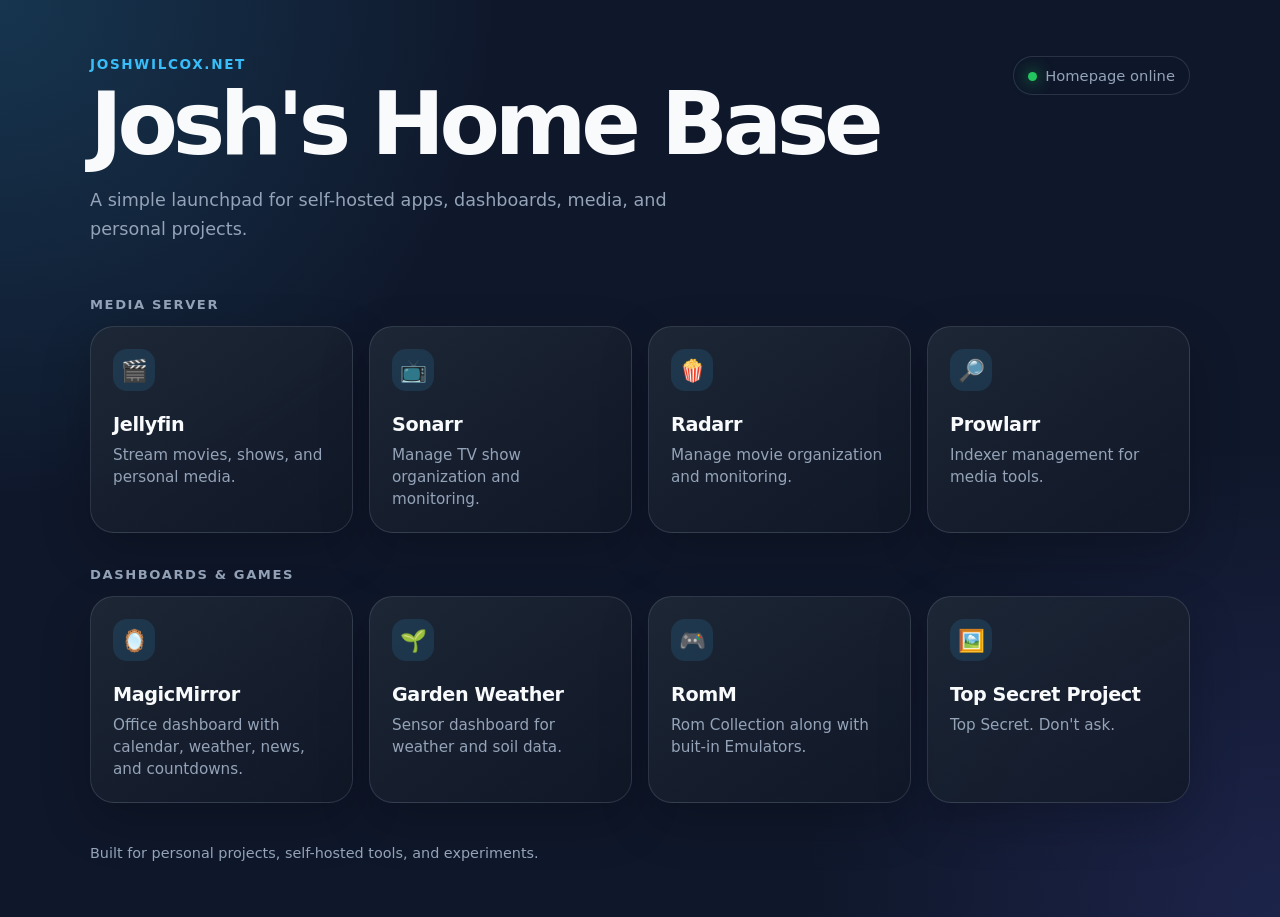
==== index.html @ d3ac72e9 "Update index.html" ====
<!DOCTYPE html>
<html lang="en">
<head>
  <meta charset="UTF-8" />
  <meta name="viewport" content="width=device-width, initial-scale=1.0" />
  <title>Josh Wilcox</title>
  <style>
    :root {
      --bg: #0f172a;
      --card: #111827;
      --card-soft: #1f2937;
      --text: #f8fafc;
      --muted: #94a3b8;
      --accent: #38bdf8;
      --accent-soft: rgba(56, 189, 248, 0.12);
      --border: rgba(148, 163, 184, 0.2);
    }

    * {
      box-sizing: border-box;
    }

    body {
      margin: 0;
      min-height: 100vh;
      font-family: Inter, system-ui, -apple-system, BlinkMacSystemFont, "Segoe UI", sans-serif;
      color: var(--text);
      background:
        radial-gradient(circle at top left, rgba(56, 189, 248, 0.18), transparent 32rem),
        radial-gradient(circle at bottom right, rgba(99, 102, 241, 0.16), transparent 30rem),
        var(--bg);
    }

    main {
      width: min(1100px, calc(100% - 32px));
      margin: 0 auto;
      padding: 56px 0;
    }

    header {
      display: flex;
      justify-content: space-between;
      gap: 24px;
      align-items: flex-start;
      margin-bottom: 36px;
    }

    .eyebrow {
      color: var(--accent);
      font-size: 0.85rem;
      font-weight: 700;
      letter-spacing: 0.12em;
      text-transform: uppercase;
      margin-bottom: 10px;
    }

    h1 {
      font-size: clamp(2.5rem, 7vw, 5.5rem);
      line-height: 0.95;
      margin: 0;
      letter-spacing: -0.06em;
    }

    .subtitle {
      max-width: 650px;
      color: var(--muted);
      font-size: 1.1rem;
      line-height: 1.65;
      margin-top: 20px;
    }

    .status-pill {
      border: 1px solid var(--border);
      background: rgba(15, 23, 42, 0.72);
      border-radius: 999px;
      padding: 10px 14px;
      color: var(--muted);
      white-space: nowrap;
      font-size: 0.92rem;
    }

    .status-dot {
      display: inline-block;
      width: 9px;
      height: 9px;
      background: #22c55e;
      border-radius: 50%;
      margin-right: 8px;
      box-shadow: 0 0 16px #22c55e;
    }

    .section-title {
      color: var(--muted);
      font-size: 0.82rem;
      text-transform: uppercase;
      letter-spacing: 0.12em;
      margin: 34px 0 14px;
      font-weight: 800;
    }

    .grid {
      display: grid;
      grid-template-columns: repeat(auto-fit, minmax(220px, 1fr));
      gap: 16px;
    }

    .card {
      display: block;
      min-height: 150px;
      text-decoration: none;
      color: inherit;
      border: 1px solid var(--border);
      border-radius: 24px;
      padding: 22px;
      background: linear-gradient(145deg, rgba(31, 41, 55, 0.86), rgba(17, 24, 39, 0.82));
      box-shadow: 0 18px 50px rgba(0, 0, 0, 0.22);
      transition: transform 180ms ease, border-color 180ms ease, background 180ms ease;
    }

    .card:hover {
      transform: translateY(-4px);
      border-color: rgba(56, 189, 248, 0.55);
      background: linear-gradient(145deg, rgba(56, 189, 248, 0.16), rgba(17, 24, 39, 0.88));
    }

    .card .icon {
      width: 42px;
      height: 42px;
      display: grid;
      place-items: center;
      border-radius: 14px;
      background: var(--accent-soft);
      margin-bottom: 22px;
      font-size: 1.35rem;
    }

    .card h2 {
      margin: 0 0 8px;
      font-size: 1.2rem;
      letter-spacing: -0.02em;
    }

    .card p {
      margin: 0;
      color: var(--muted);
      line-height: 1.45;
      font-size: 0.95rem;
    }

    .note {
      margin-top: 34px;
      padding: 20px;
      border-radius: 22px;
      border: 1px solid var(--border);
      background: rgba(15, 23, 42, 0.58);
      color: var(--muted);
      line-height: 1.55;
    }

    footer {
      margin-top: 42px;
      color: var(--muted);
      font-size: 0.9rem;
    }

    @media (max-width: 720px) {
      header {
        display: block;
      }

      .status-pill {
        display: inline-block;
        margin-top: 24px;
      }
    }
  </style>
</head>
<body>
  <main>
    <header>
      <div>
        <div class="eyebrow">joshwilcox.net</div>
        <h1>Josh's Home Base</h1>
        <p class="subtitle">
          A simple launchpad for self-hosted apps, dashboards, media, and personal projects.
        </p>
      </div>
      <div class="status-pill"><span class="status-dot"></span>Homepage online</div>
    </header>

    <div class="section-title">Media Server</div>
    <section class="grid">
      <a class="card" href="https://raspberrypi4.tailfc76d9.ts.net/web/#/home" target="_blank" rel="noreferrer">
        <div class="icon">🎬</div>
        <h2>Jellyfin</h2>
        <p>Stream movies, shows, and personal media.</p>
      </a>

      <a class="card" href="http://raspberrypi4.tailfc76d9.ts.net:8989" target="_blank" rel="noreferrer">
        <div class="icon">📺</div>
        <h2>Sonarr</h2>
        <p>Manage TV show organization and monitoring.</p>
      </a>

      <a class="card" href="http://raspberrypi4.tailfc76d9.ts.net:7878" target="_blank" rel="noreferrer">
        <div class="icon">🍿</div>
        <h2>Radarr</h2>
        <p>Manage movie organization and monitoring.</p>
      </a>

      <a class="card" href="http://raspberrypi4.tailfc76d9.ts.net:9696" target="_blank" rel="noreferrer">
        <div class="icon">🔎</div>
        <h2>Prowlarr</h2>
        <p>Indexer management for media tools.</p>
      </a>
    </section>

    <div class="section-title">Dashboards & Games</div>
    <section class="grid">
      <a class="card" href="http://http://raspberrypi4.tailfc76d9.ts.net:8080/" target="_blank" rel="noreferrer">
        <div class="icon">🪞</div>
        <h2>MagicMirror</h2>
        <p>Office dashboard with calendar, weather, news, and countdowns.</p>
      </a>

      <a class="card" href="#" target="_blank" rel="noreferrer">
        <div class="icon">🌱</div>
        <h2>Garden Weather</h2>
        <p>Sensor dashboard for weather and soil data.</p>
      </a>

      <a class="card" href="http://raspberrypi4.tailfc76d9.ts.net:8097/login?next=/" target="_blank" rel="noreferrer">
       <div class="icon">🎮</div>
        <h2>RomM</h2>
        <p>Rom Collection along with buit-in Emulators.</p>
      </a>

      <a class="card" href="/topsecret.html" rel="noreferrer">
        <div class="icon">🖼️</div>
        <h2>Top Secret Project</h2>
        <p>Top Secret. Don't ask.</p>
      </a>
    </section>


    <footer>
      Built for personal projects, self-hosted tools, and experiments.
    </footer>
  </main>
</body>
</html>
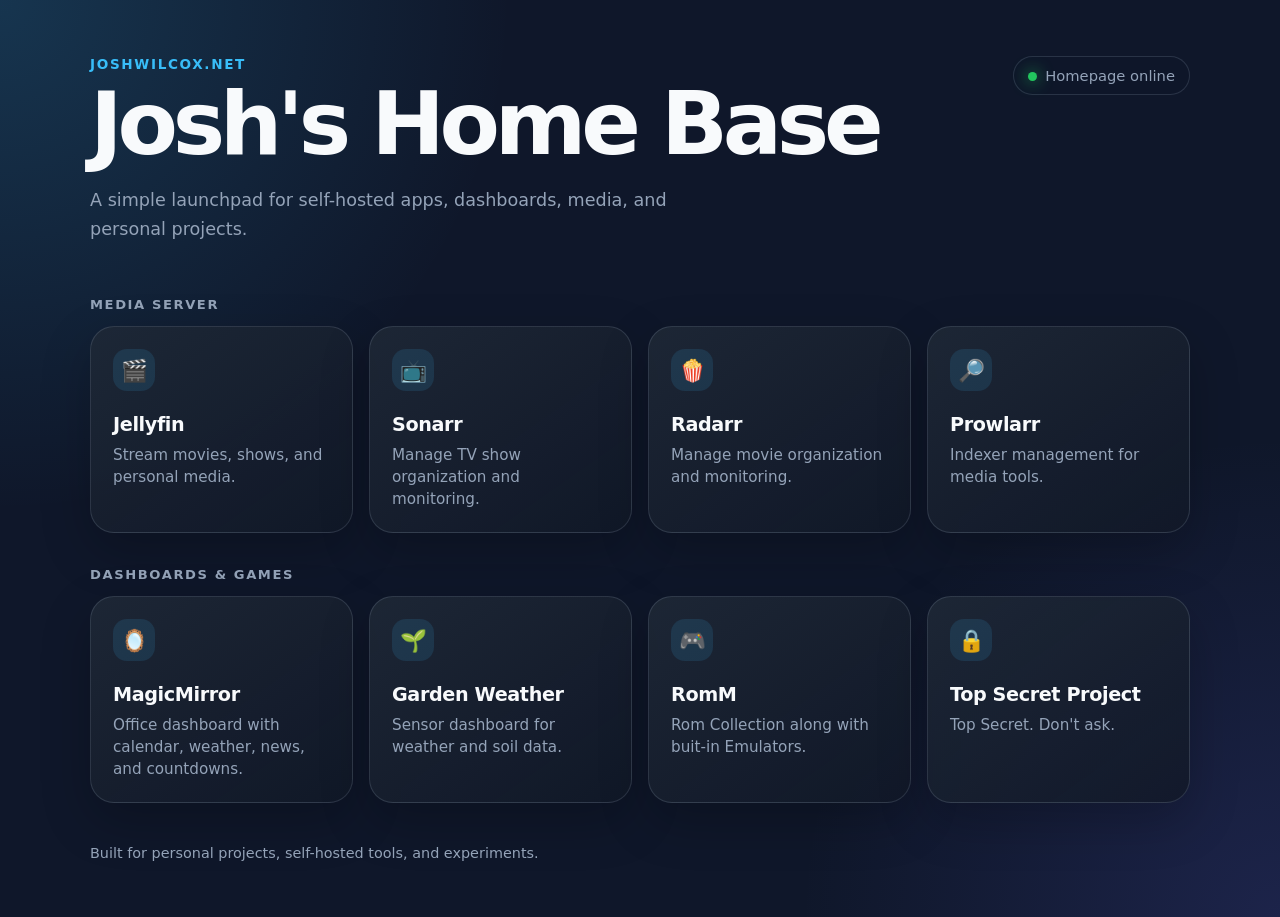
==== commit b111cae6: "Update index.html" ====
--- a/index.html
+++ b/index.html
@@ -236,7 +236,7 @@
       </a>
 
       <a class="card" href="/topsecret.html" rel="noreferrer">
-        <div class="icon">🖼️</div>
+        <div class="icon">🔒</div>
         <h2>Top Secret Project</h2>
         <p>Top Secret. Don't ask.</p>
       </a>
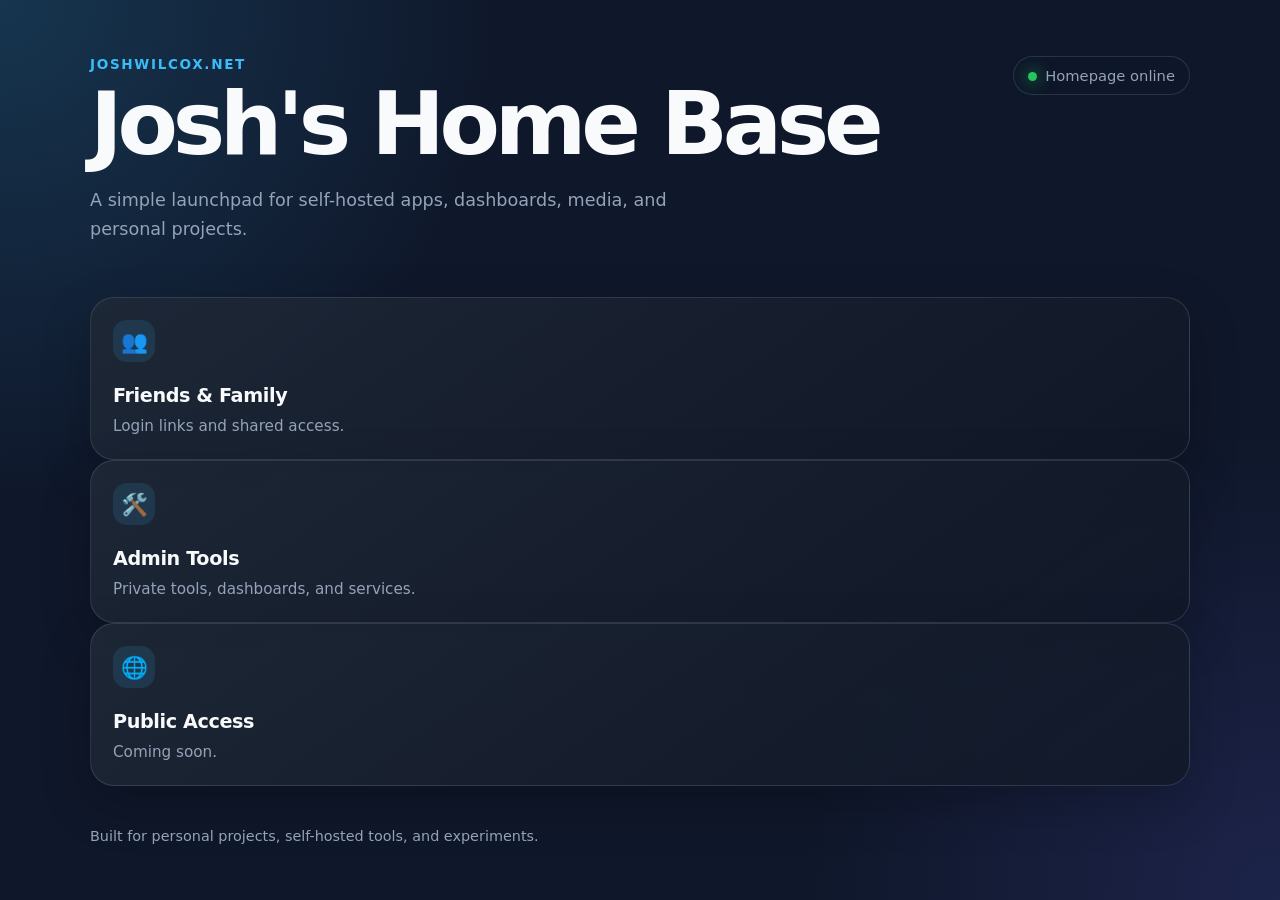
==== commit c674b6c3: "Update index.html" ====
--- a/index.html
+++ b/index.html
@@ -188,59 +188,25 @@
       <div class="status-pill"><span class="status-dot"></span>Homepage online</div>
     </header>
 
-    <div class="section-title">Media Server</div>
-    <section class="grid">
-      <a class="card" href="https://raspberrypi4.tailfc76d9.ts.net/web/#/home" target="_blank" rel="noreferrer">
-        <div class="icon">🎬</div>
-        <h2>Jellyfin</h2>
-        <p>Stream movies, shows, and personal media.</p>
-      </a>
-
-      <a class="card" href="http://raspberrypi4.tailfc76d9.ts.net:8989" target="_blank" rel="noreferrer">
-        <div class="icon">📺</div>
-        <h2>Sonarr</h2>
-        <p>Manage TV show organization and monitoring.</p>
-      </a>
-
-      <a class="card" href="http://raspberrypi4.tailfc76d9.ts.net:7878" target="_blank" rel="noreferrer">
-        <div class="icon">🍿</div>
-        <h2>Radarr</h2>
-        <p>Manage movie organization and monitoring.</p>
-      </a>
-
-      <a class="card" href="http://raspberrypi4.tailfc76d9.ts.net:9696" target="_blank" rel="noreferrer">
-        <div class="icon">🔎</div>
-        <h2>Prowlarr</h2>
-        <p>Indexer management for media tools.</p>
-      </a>
-    </section>
-
-    <div class="section-title">Dashboards & Games</div>
-    <section class="grid">
-      <a class="card" href="http://http://raspberrypi4.tailfc76d9.ts.net:8080/" target="_blank" rel="noreferrer">
-        <div class="icon">🪞</div>
-        <h2>MagicMirror</h2>
-        <p>Office dashboard with calendar, weather, news, and countdowns.</p>
-      </a>
-
-      <a class="card" href="#" target="_blank" rel="noreferrer">
-        <div class="icon">🌱</div>
-        <h2>Garden Weather</h2>
-        <p>Sensor dashboard for weather and soil data.</p>
-      </a>
-
-      <a class="card" href="http://raspberrypi4.tailfc76d9.ts.net:8097/login?next=/" target="_blank" rel="noreferrer">
-       <div class="icon">🎮</div>
-        <h2>RomM</h2>
-        <p>Rom Collection along with buit-in Emulators.</p>
-      </a>
-
-      <a class="card" href="/topsecret.html" rel="noreferrer">
-        <div class="icon">🔒</div>
-        <h2>Top Secret Project</h2>
-        <p>Top Secret. Don't ask.</p>
-      </a>
-    </section>
+<section class="cards">
+  <a class="card" href="/friends.html">
+    <div class="icon">👥</div>
+    <h2>Friends & Family</h2>
+    <p>Login links and shared access.</p>
+  </a>
+
+  <a class="card" href="/admin.html">
+    <div class="icon">🛠️</div>
+    <h2>Admin Tools</h2>
+    <p>Private tools, dashboards, and services.</p>
+  </a>
+
+  <a class="card" href="/public.html">
+    <div class="icon">🌐</div>
+    <h2>Public Access</h2>
+    <p>Coming soon.</p>
+  </a>
+</section>
 
 
     <footer>
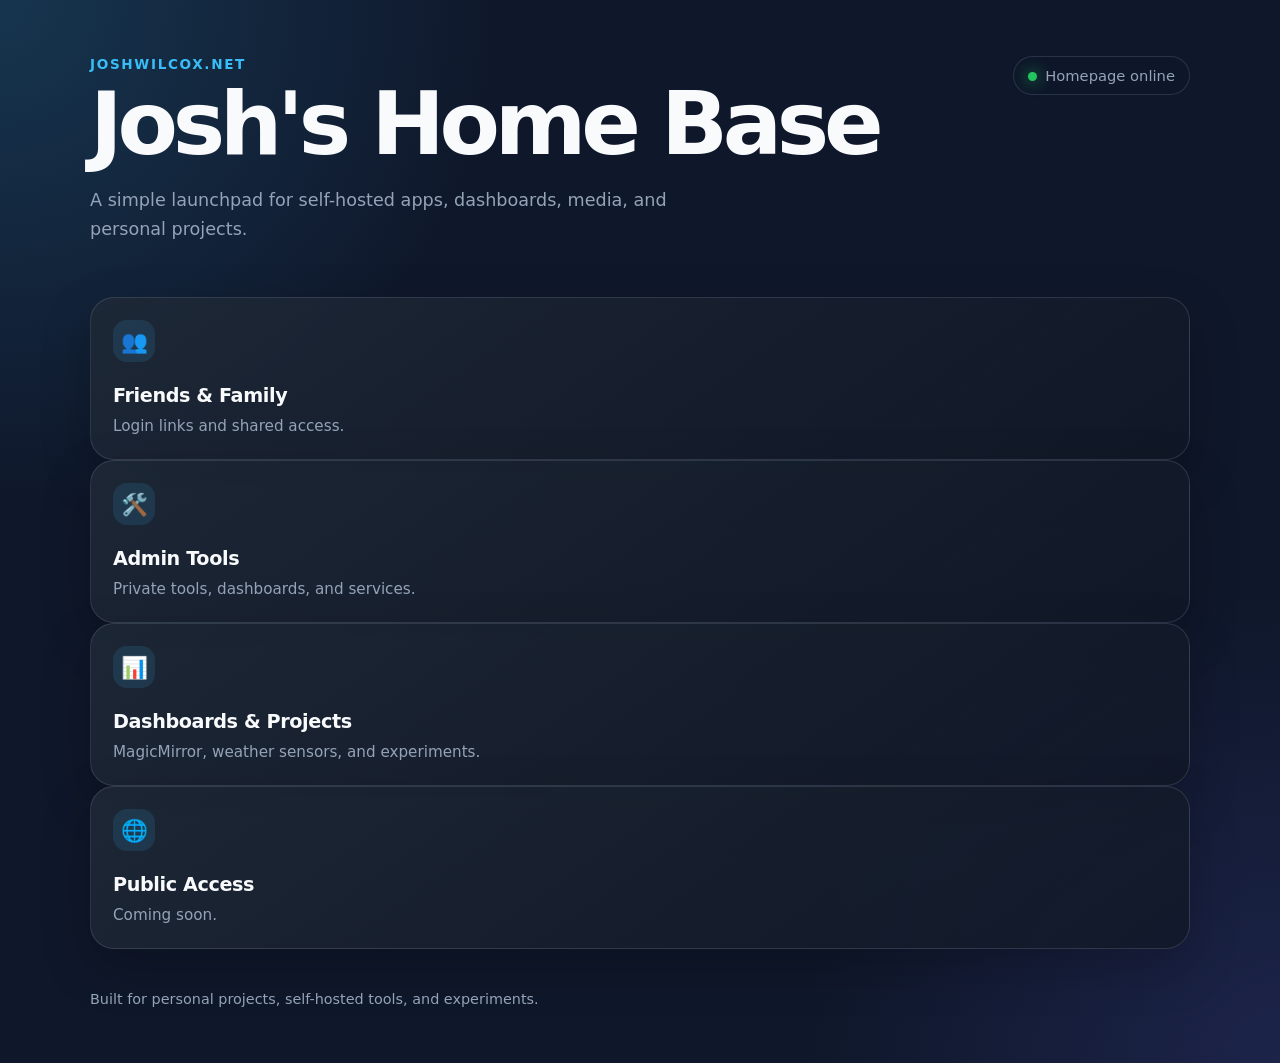
==== commit a8f08cd8: "Update index.html" ====
--- a/index.html
+++ b/index.html
@@ -201,6 +201,12 @@
     <p>Private tools, dashboards, and services.</p>
   </a>
 
+  <a class="card" href="/projects.html">
+  <div class="icon">📊</div>
+  <h2>Dashboards & Projects</h2>
+  <p>MagicMirror, weather sensors, and experiments.</p>
+</a>
+
   <a class="card" href="/public.html">
     <div class="icon">🌐</div>
     <h2>Public Access</h2>
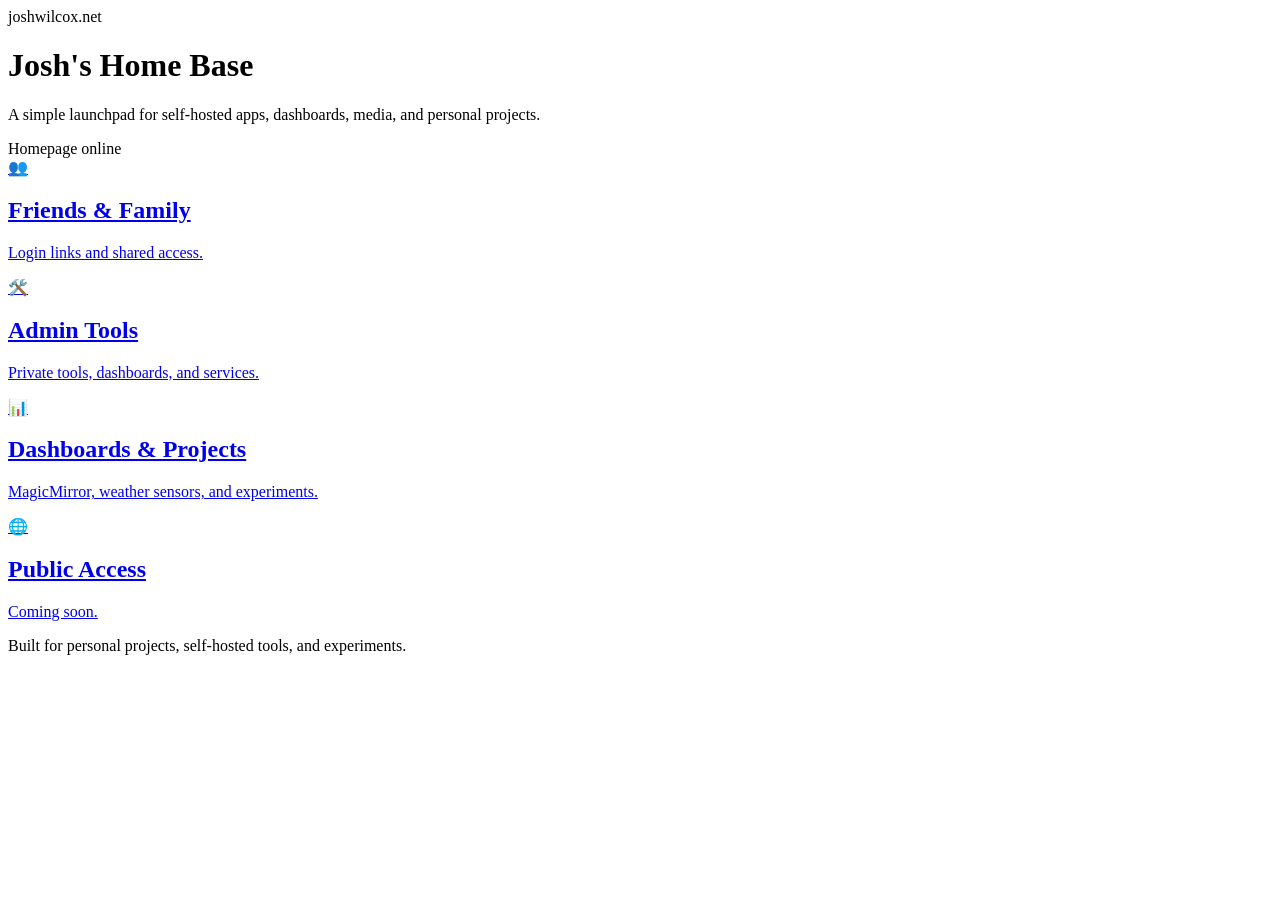
==== commit d96c8d0f: "Update index.html" ====
--- a/index.html
+++ b/index.html
@@ -4,176 +4,8 @@
   <meta charset="UTF-8" />
   <meta name="viewport" content="width=device-width, initial-scale=1.0" />
   <title>Josh Wilcox</title>
-  <style>
-    :root {
-      --bg: #0f172a;
-      --card: #111827;
-      --card-soft: #1f2937;
-      --text: #f8fafc;
-      --muted: #94a3b8;
-      --accent: #38bdf8;
-      --accent-soft: rgba(56, 189, 248, 0.12);
-      --border: rgba(148, 163, 184, 0.2);
-    }
-
-    * {
-      box-sizing: border-box;
-    }
-
-    body {
-      margin: 0;
-      min-height: 100vh;
-      font-family: Inter, system-ui, -apple-system, BlinkMacSystemFont, "Segoe UI", sans-serif;
-      color: var(--text);
-      background:
-        radial-gradient(circle at top left, rgba(56, 189, 248, 0.18), transparent 32rem),
-        radial-gradient(circle at bottom right, rgba(99, 102, 241, 0.16), transparent 30rem),
-        var(--bg);
-    }
-
-    main {
-      width: min(1100px, calc(100% - 32px));
-      margin: 0 auto;
-      padding: 56px 0;
-    }
-
-    header {
-      display: flex;
-      justify-content: space-between;
-      gap: 24px;
-      align-items: flex-start;
-      margin-bottom: 36px;
-    }
-
-    .eyebrow {
-      color: var(--accent);
-      font-size: 0.85rem;
-      font-weight: 700;
-      letter-spacing: 0.12em;
-      text-transform: uppercase;
-      margin-bottom: 10px;
-    }
-
-    h1 {
-      font-size: clamp(2.5rem, 7vw, 5.5rem);
-      line-height: 0.95;
-      margin: 0;
-      letter-spacing: -0.06em;
-    }
-
-    .subtitle {
-      max-width: 650px;
-      color: var(--muted);
-      font-size: 1.1rem;
-      line-height: 1.65;
-      margin-top: 20px;
-    }
-
-    .status-pill {
-      border: 1px solid var(--border);
-      background: rgba(15, 23, 42, 0.72);
-      border-radius: 999px;
-      padding: 10px 14px;
-      color: var(--muted);
-      white-space: nowrap;
-      font-size: 0.92rem;
-    }
-
-    .status-dot {
-      display: inline-block;
-      width: 9px;
-      height: 9px;
-      background: #22c55e;
-      border-radius: 50%;
-      margin-right: 8px;
-      box-shadow: 0 0 16px #22c55e;
-    }
-
-    .section-title {
-      color: var(--muted);
-      font-size: 0.82rem;
-      text-transform: uppercase;
-      letter-spacing: 0.12em;
-      margin: 34px 0 14px;
-      font-weight: 800;
-    }
-
-    .grid {
-      display: grid;
-      grid-template-columns: repeat(auto-fit, minmax(220px, 1fr));
-      gap: 16px;
-    }
-
-    .card {
-      display: block;
-      min-height: 150px;
-      text-decoration: none;
-      color: inherit;
-      border: 1px solid var(--border);
-      border-radius: 24px;
-      padding: 22px;
-      background: linear-gradient(145deg, rgba(31, 41, 55, 0.86), rgba(17, 24, 39, 0.82));
-      box-shadow: 0 18px 50px rgba(0, 0, 0, 0.22);
-      transition: transform 180ms ease, border-color 180ms ease, background 180ms ease;
-    }
-
-    .card:hover {
-      transform: translateY(-4px);
-      border-color: rgba(56, 189, 248, 0.55);
-      background: linear-gradient(145deg, rgba(56, 189, 248, 0.16), rgba(17, 24, 39, 0.88));
-    }
-
-    .card .icon {
-      width: 42px;
-      height: 42px;
-      display: grid;
-      place-items: center;
-      border-radius: 14px;
-      background: var(--accent-soft);
-      margin-bottom: 22px;
-      font-size: 1.35rem;
-    }
-
-    .card h2 {
-      margin: 0 0 8px;
-      font-size: 1.2rem;
-      letter-spacing: -0.02em;
-    }
-
-    .card p {
-      margin: 0;
-      color: var(--muted);
-      line-height: 1.45;
-      font-size: 0.95rem;
-    }
-
-    .note {
-      margin-top: 34px;
-      padding: 20px;
-      border-radius: 22px;
-      border: 1px solid var(--border);
-      background: rgba(15, 23, 42, 0.58);
-      color: var(--muted);
-      line-height: 1.55;
-    }
-
-    footer {
-      margin-top: 42px;
-      color: var(--muted);
-      font-size: 0.9rem;
-    }
-
-    @media (max-width: 720px) {
-      header {
-        display: block;
-      }
-
-      .status-pill {
-        display: inline-block;
-        margin-top: 24px;
-      }
-    }
-  </style>
+  <link rel="stylesheet" href="/style.css" />
+  
 </head>
 <body>
   <main>
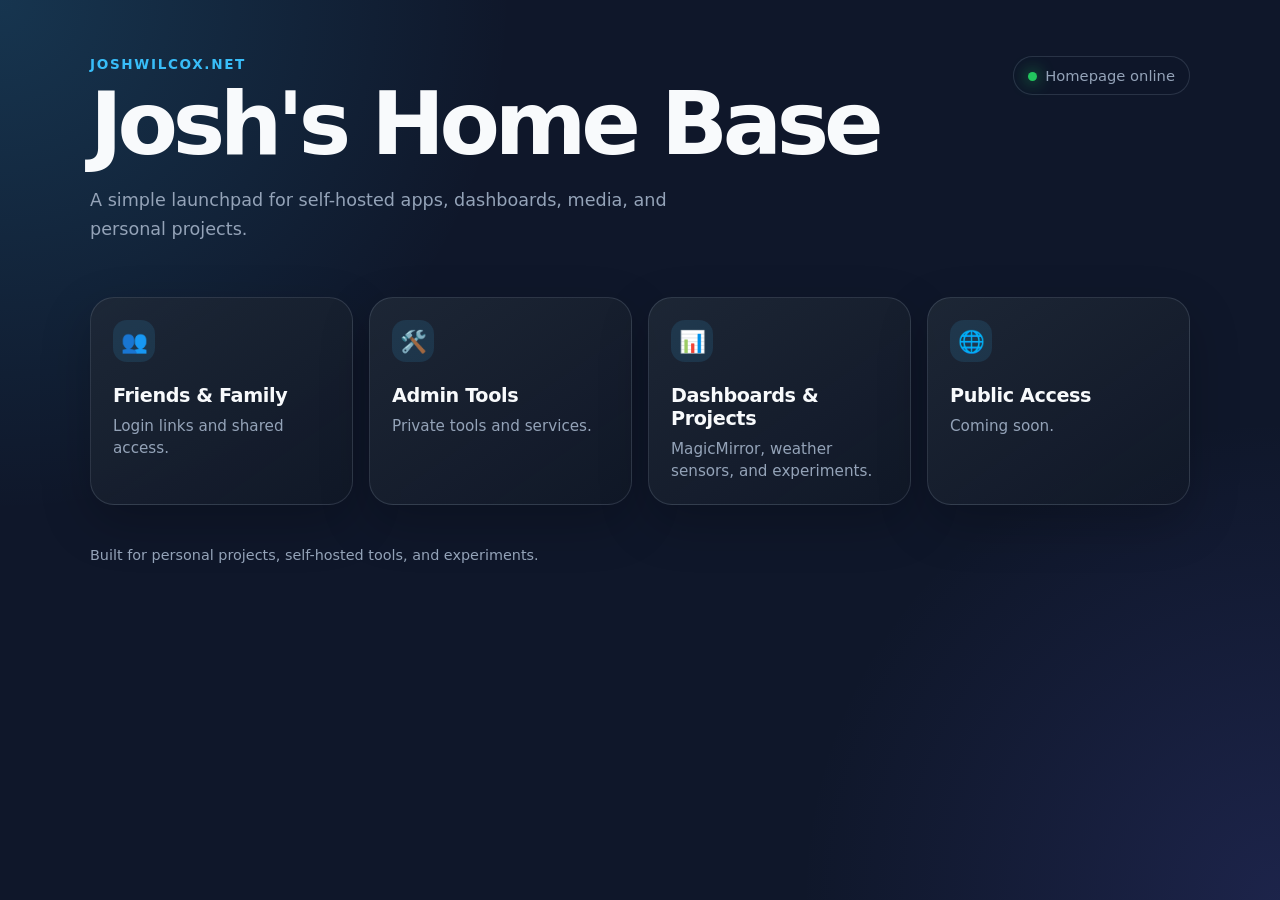
==== commit 8de59980: "Update index.html" ====
--- a/index.html
+++ b/index.html
@@ -30,7 +30,7 @@
   <a class="card" href="/admin.html">
     <div class="icon">🛠️</div>
     <h2>Admin Tools</h2>
-    <p>Private tools, dashboards, and services.</p>
+    <p>Private tools and services.</p>
   </a>
 
   <a class="card" href="/projects.html">
--- a/style.css
+++ b/style.css
@@ -0,0 +1,173 @@
+    :root {
+      --bg: #0f172a;
+      --card: #111827;
+      --card-soft: #1f2937;
+      --text: #f8fafc;
+      --muted: #94a3b8;
+      --accent: #38bdf8;
+      --accent-soft: rgba(56, 189, 248, 0.12);
+      --border: rgba(148, 163, 184, 0.2);
+    }
+
+    * {
+      box-sizing: border-box;
+    }
+
+    body {
+      margin: 0;
+      min-height: 100vh;
+      font-family: Inter, system-ui, -apple-system, BlinkMacSystemFont, "Segoe UI", sans-serif;
+      color: var(--text);
+      background:
+        radial-gradient(circle at top left, rgba(56, 189, 248, 0.18), transparent 32rem),
+        radial-gradient(circle at bottom right, rgba(99, 102, 241, 0.16), transparent 30rem),
+        var(--bg);
+    }
+
+    main {
+      width: min(1100px, calc(100% - 32px));
+      margin: 0 auto;
+      padding: 56px 0;
+    }
+
+    header {
+      display: flex;
+      justify-content: space-between;
+      gap: 24px;
+      align-items: flex-start;
+      margin-bottom: 36px;
+    }
+
+    .eyebrow {
+      color: var(--accent);
+      font-size: 0.85rem;
+      font-weight: 700;
+      letter-spacing: 0.12em;
+      text-transform: uppercase;
+      margin-bottom: 10px;
+    }
+
+    h1 {
+      font-size: clamp(2.5rem, 7vw, 5.5rem);
+      line-height: 0.95;
+      margin: 0;
+      letter-spacing: -0.06em;
+    }
+
+    .subtitle {
+      max-width: 650px;
+      color: var(--muted);
+      font-size: 1.1rem;
+      line-height: 1.65;
+      margin-top: 20px;
+    }
+
+    .status-pill {
+      border: 1px solid var(--border);
+      background: rgba(15, 23, 42, 0.72);
+      border-radius: 999px;
+      padding: 10px 14px;
+      color: var(--muted);
+      white-space: nowrap;
+      font-size: 0.92rem;
+    }
+
+    .status-dot {
+      display: inline-block;
+      width: 9px;
+      height: 9px;
+      background: #22c55e;
+      border-radius: 50%;
+      margin-right: 8px;
+      box-shadow: 0 0 16px #22c55e;
+    }
+
+    .section-title {
+      color: var(--muted);
+      font-size: 0.82rem;
+      text-transform: uppercase;
+      letter-spacing: 0.12em;
+      margin: 34px 0 14px;
+      font-weight: 800;
+    }
+
+    .grid {
+      display: grid;
+      grid-template-columns: repeat(auto-fit, minmax(220px, 1fr));
+      gap: 16px;
+    }
+
+    .card {
+      display: block;
+      min-height: 150px;
+      text-decoration: none;
+      color: inherit;
+      border: 1px solid var(--border);
+      border-radius: 24px;
+      padding: 22px;
+      background: linear-gradient(145deg, rgba(31, 41, 55, 0.86), rgba(17, 24, 39, 0.82));
+      box-shadow: 0 18px 50px rgba(0, 0, 0, 0.22);
+      transition: transform 180ms ease, border-color 180ms ease, background 180ms ease;
+    }
+
+    .card:hover {
+      transform: translateY(-4px);
+      border-color: rgba(56, 189, 248, 0.55);
+      background: linear-gradient(145deg, rgba(56, 189, 248, 0.16), rgba(17, 24, 39, 0.88));
+    }
+
+    .card .icon {
+      width: 42px;
+      height: 42px;
+      display: grid;
+      place-items: center;
+      border-radius: 14px;
+      background: var(--accent-soft);
+      margin-bottom: 22px;
+      font-size: 1.35rem;
+    }
+
+    .card h2 {
+      margin: 0 0 8px;
+      font-size: 1.2rem;
+      letter-spacing: -0.02em;
+    }
+
+    .card p {
+      margin: 0;
+      color: var(--muted);
+      line-height: 1.45;
+      font-size: 0.95rem;
+    }
+
+    .note {
+      margin-top: 34px;
+      padding: 20px;
+      border-radius: 22px;
+      border: 1px solid var(--border);
+      background: rgba(15, 23, 42, 0.58);
+      color: var(--muted);
+      line-height: 1.55;
+    }
+
+    footer {
+      margin-top: 42px;
+      color: var(--muted);
+      font-size: 0.9rem;
+    }
+
+    @media (max-width: 720px) {
+      header {
+        display: block;
+      }
+
+      .status-pill {
+        display: inline-block;
+        margin-top: 24px;
+      }
+    }
+  .cards {
+  display: grid;
+  grid-template-columns: repeat(auto-fit, minmax(220px, 1fr));
+  gap: 16px;
+}
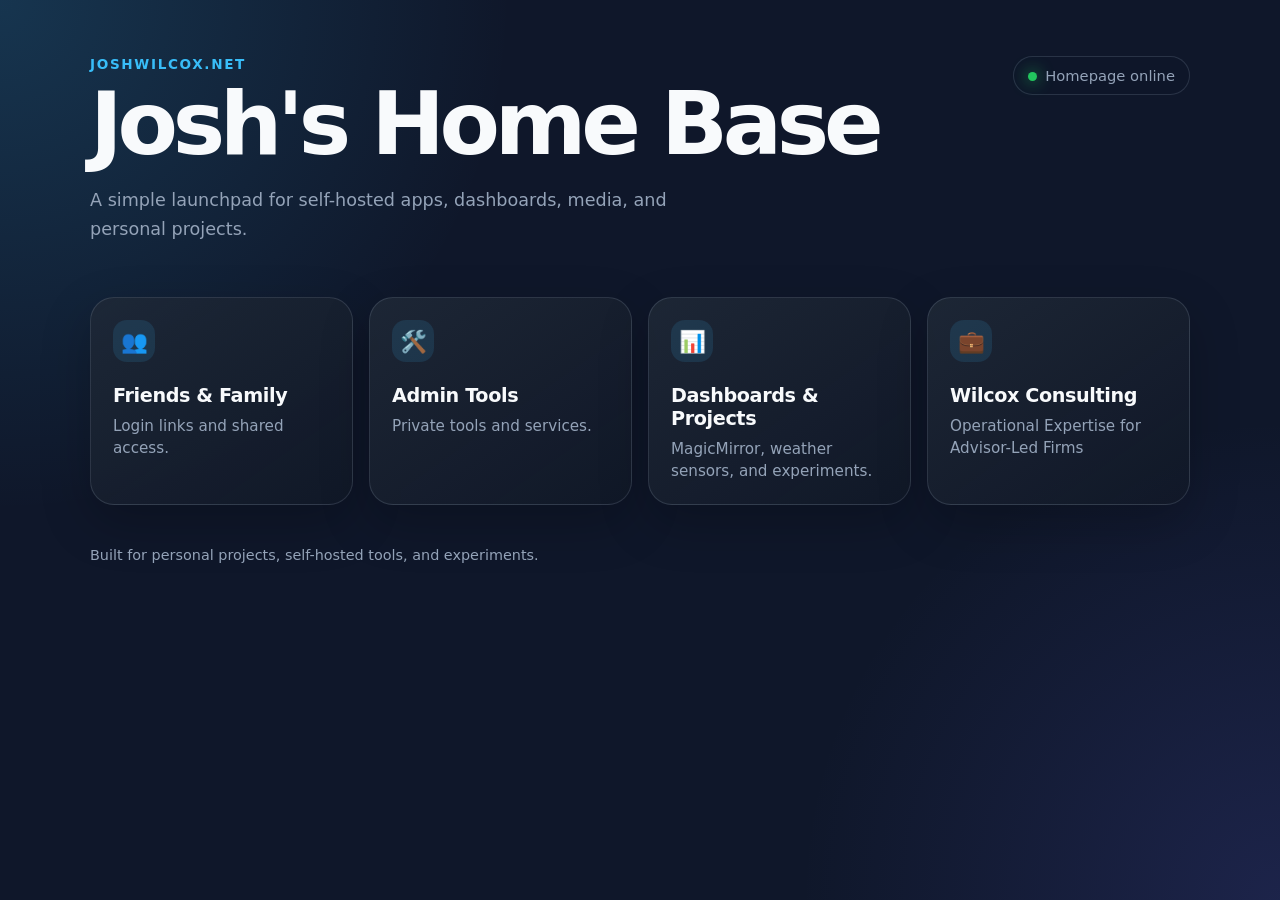
==== commit c51db9f8: "Update index.html" ====
--- a/index.html
+++ b/index.html
@@ -39,10 +39,10 @@
   <p>MagicMirror, weather sensors, and experiments.</p>
 </a>
 
-  <a class="card" href="/public.html">
-    <div class="icon">🌐</div>
-    <h2>Public Access</h2>
-    <p>Coming soon.</p>
+  <a class="card" href="https://wilcoxconsult.com" target="_blank" rel="noreferrer">
+    <div class="icon">💼</div>
+    <h2>Wilcox Consulting</h2>
+    <p>Operational Expertise for Advisor-Led Firms</p>
   </a>
 </section>
 
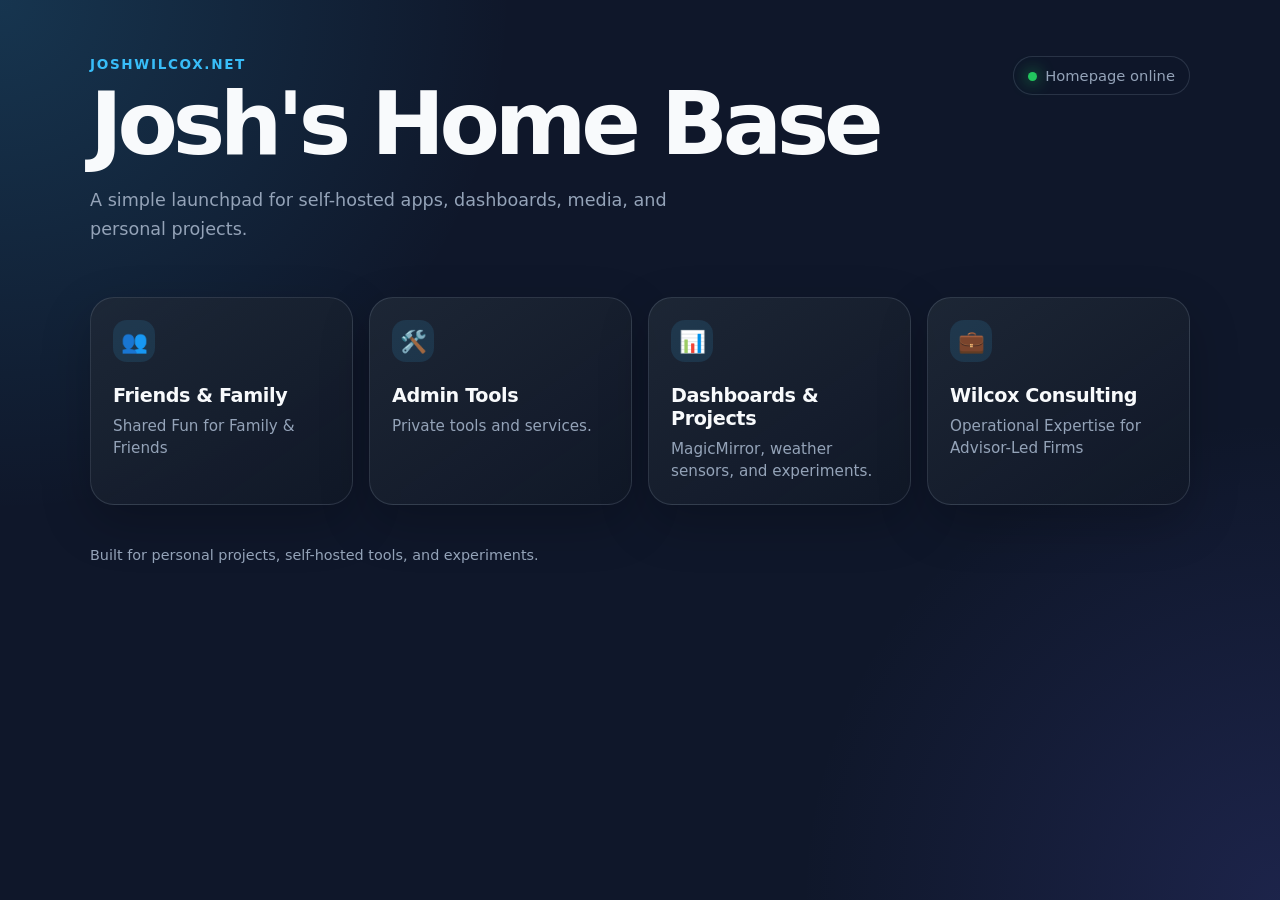
==== commit b8377060: "Update index.html" ====
--- a/index.html
+++ b/index.html
@@ -24,7 +24,7 @@
   <a class="card" href="/friends.html">
     <div class="icon">👥</div>
     <h2>Friends & Family</h2>
-    <p>Login links and shared access.</p>
+    <p>Shared Fun for Family & Friends</p>
   </a>
 
   <a class="card" href="/admin.html">
